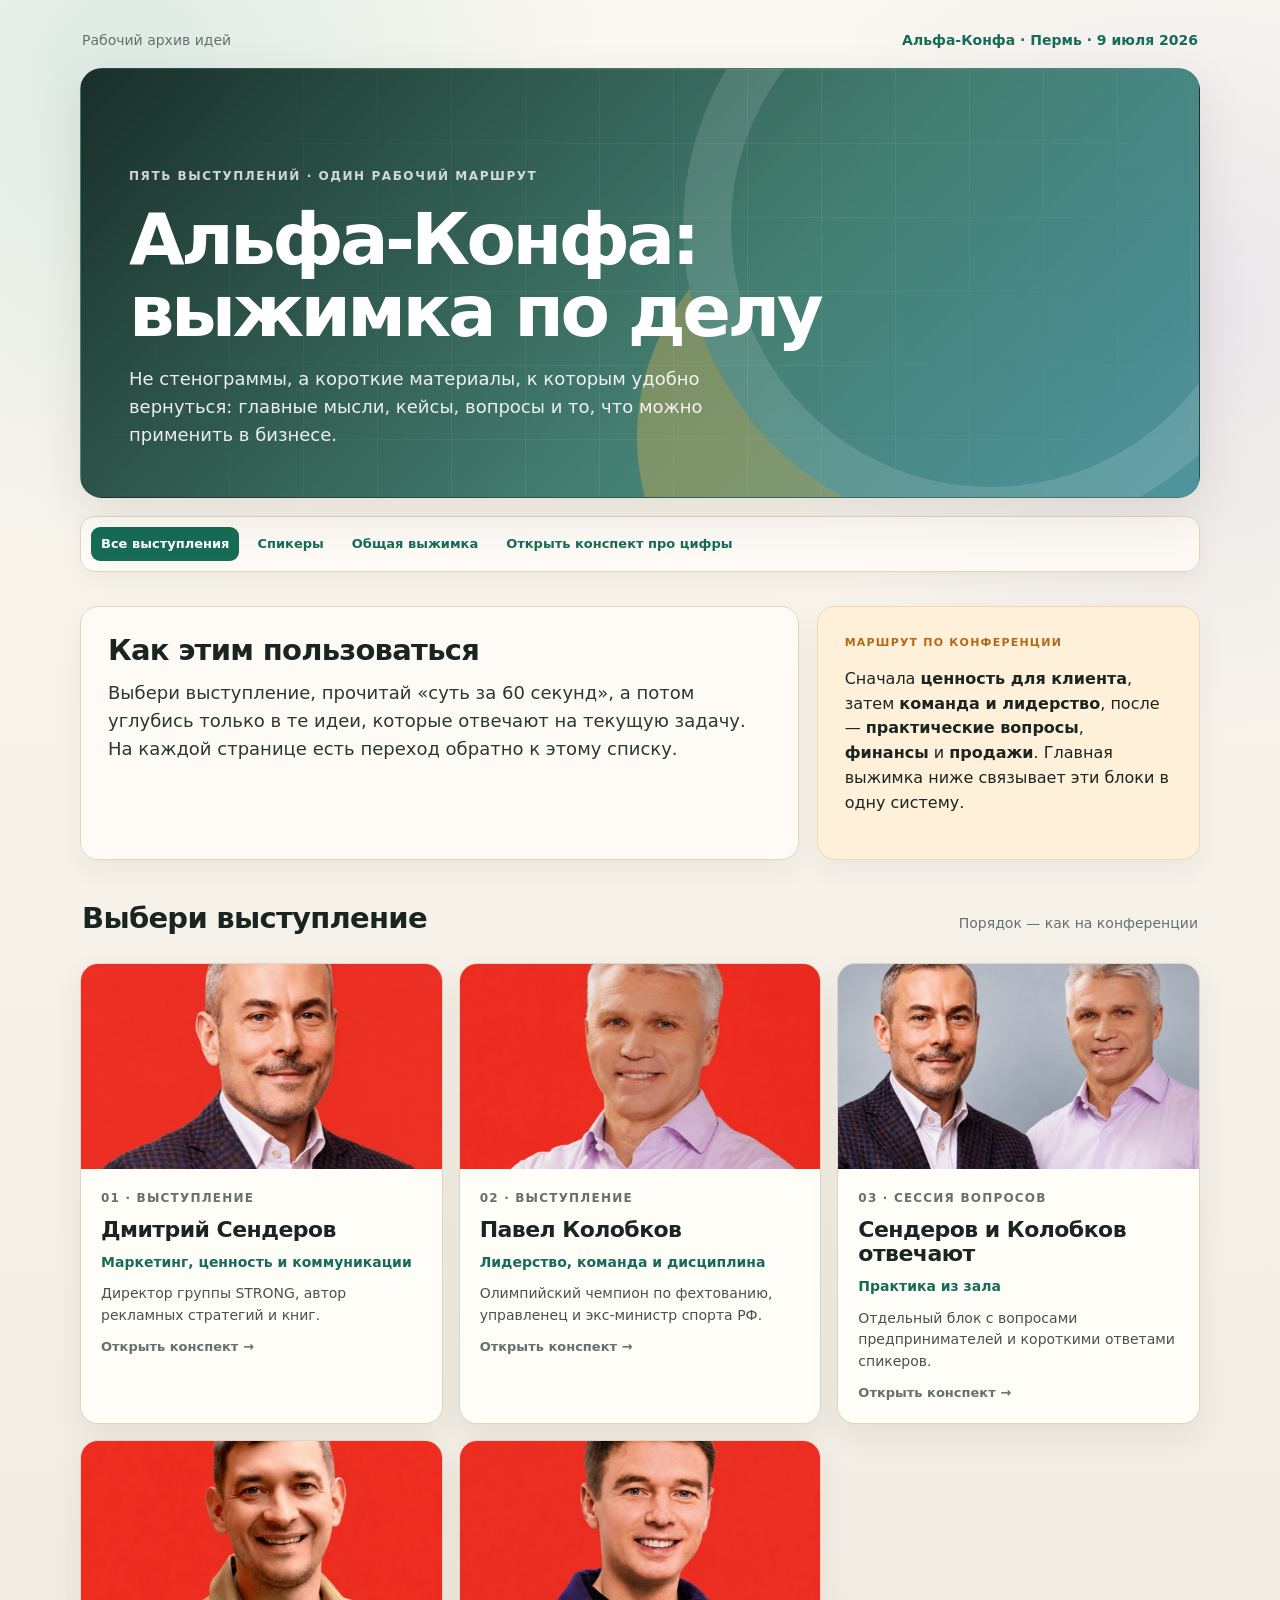
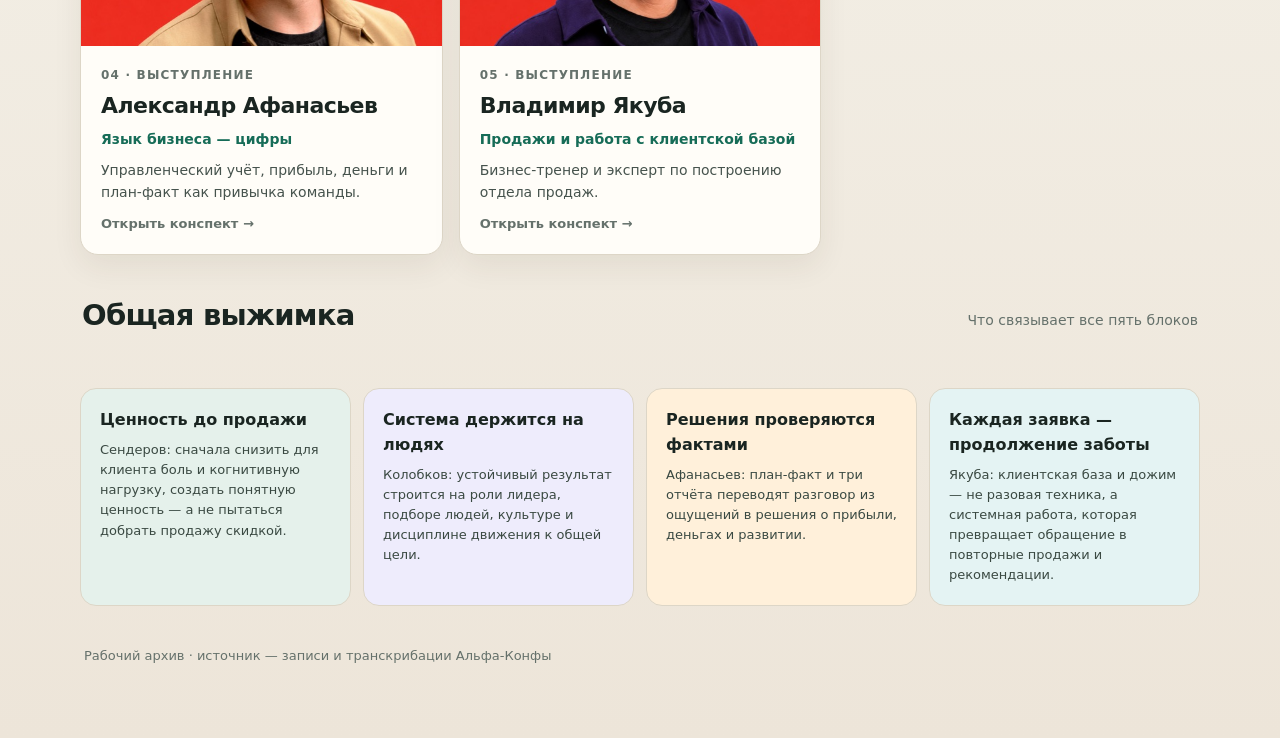
==== index.html @ c997f9ea "Publish Alfa Confa website" ====
<!doctype html>
<html lang="ru">
<head>
  <meta charset="utf-8">
  <meta name="viewport" content="width=device-width, initial-scale=1">
  <title>Альфа-Конфа — рабочий архив идей</title>
  <style>
    :root { --ink:#1a2521; --muted:#65716b; --paper:#fffdf8; --canvas:#f3efe6; --line:#ddd6c7; --green:#166c57; --teal:#0c878b; --amber:#b56816; --violet:#6558bf; --soft-green:#e5f1eb; --soft-teal:#e4f3f3; --soft-amber:#fff0da; --soft-violet:#eeecfc; --shadow:0 18px 48px rgba(53,43,23,.10); }
    * { box-sizing:border-box; } html { scroll-behavior:smooth; }
    body { margin:0; color:var(--ink); font-family:Inter,ui-sans-serif,system-ui,-apple-system,BlinkMacSystemFont,"Segoe UI",Arial,sans-serif; line-height:1.55; background:radial-gradient(circle at 10% 3%,rgba(12,135,139,.12),transparent 30rem),radial-gradient(circle at 92% 13%,rgba(101,88,191,.11),transparent 27rem),linear-gradient(180deg,#fbf8f1 0%,var(--canvas) 58%,#ede5d9 100%); }
    a { color:inherit; } .page { width:min(1120px,calc(100% - 40px)); margin:0 auto; padding:30px 0 72px; }
    .top { display:flex; justify-content:space-between; gap:18px; align-items:center; margin:0 2px 16px; color:var(--muted); font-size:14px; } .top strong { color:var(--green); }
    .hero { position:relative; min-height:430px; overflow:hidden; display:grid; align-content:end; gap:17px; padding:48px; border:1px solid rgba(23,32,29,.12); border-radius:22px; color:#fff; background:linear-gradient(133deg,rgba(13,35,29,.94),rgba(18,94,78,.79) 58%,rgba(12,113,126,.70)); box-shadow:var(--shadow); isolation:isolate; }
    .hero::before { content:""; position:absolute; z-index:-1; inset:0; opacity:.43; background-image:linear-gradient(90deg,rgba(255,255,255,.16) 1px,transparent 1px),linear-gradient(rgba(255,255,255,.16) 1px,transparent 1px); background-size:74px 74px; mask-image:linear-gradient(120deg,transparent 5%,black 55%,transparent 105%); }
    .hero::after { content:""; position:absolute; z-index:-1; width:520px;height:520px;right:-100px;top:-150px;border:48px solid rgba(255,255,255,.12);border-radius:50%;box-shadow:-120px 210px 0 -74px rgba(255,190,76,.3); }
    .eyebrow { margin:0; color:rgba(255,255,255,.78); font-weight:800; font-size:12px; letter-spacing:.13em; text-transform:uppercase; } h1 { max-width:790px; margin:0; font-size:clamp(42px,6vw,72px); letter-spacing:-.05em; line-height:1.01; } .hero p:last-child { max-width:650px; margin:0; color:rgba(255,255,255,.9); font-size:18px; }
    .nav { display:flex; flex-wrap:wrap; gap:8px; margin:18px 0 34px; padding:10px; border:1px solid var(--line); border-radius:14px; background:rgba(255,253,248,.78); box-shadow:0 8px 24px rgba(50,39,20,.05); } .nav a { padding:7px 10px; border-radius:9px; color:var(--green); text-decoration:none; font-size:13px; font-weight:700; } .nav a:first-child { color:#fff; background:var(--green); }
    h2 { margin:0 0 12px; font-size:29px; line-height:1.15; letter-spacing:-.025em; } .intro { display:grid; grid-template-columns:minmax(0,1.5fr) minmax(280px,.8fr); gap:18px; margin-bottom:42px; } .box { padding:27px; border:1px solid var(--line); border-radius:18px; background:rgba(255,253,248,.86); box-shadow:0 10px 28px rgba(50,39,20,.055); } .lead { margin:0; font-size:18px; color:#2a3832; } .box p + p { margin-top:12px; } .signal { background:var(--soft-amber); border-color:#eddaaf; } .label { display:block; margin-bottom:8px; color:var(--amber); font-size:11px; font-weight:850; letter-spacing:.11em; text-transform:uppercase; }
    .section-head { display:flex; align-items:baseline; justify-content:space-between; gap:18px; margin:0 2px 16px; } .section-head p { margin:0; color:var(--muted); font-size:14px; }
    .cards { display:grid; grid-template-columns:repeat(3,minmax(0,1fr)); gap:16px; } .card { min-height:360px; overflow:hidden; display:flex; flex-direction:column; border:1px solid var(--line); border-radius:18px; background:var(--paper); box-shadow:0 12px 30px rgba(50,39,20,.07); text-decoration:none; transition:transform .18s ease,box-shadow .18s ease; } .card:hover { transform:translateY(-4px); box-shadow:var(--shadow); } .card .portrait { height:205px; flex:none; background-color:#e7e0d3; background-repeat:no-repeat; background-size:cover; background-position:center 35%; } .senderov .portrait { background-image:url('assets/dmitry-senderov.jpg'); } .kolobkov .portrait { background-image:url('assets/pavel-kolobkov.jpg'); } .yakuba .portrait { background-image:url('assets/vladimir-yakuba.jpg'); } .afanasyev .portrait { background-image:url('assets/alexander-afanasyev.jpg'); } .qa .portrait { background-image:url('assets/questions-senderov-kolobkov.jpg'); background-position:center 48%; }
    .card-body { display:grid; align-content:start; gap:10px; padding:20px; flex:1; } .number { color:var(--muted); font-size:12px; font-weight:850; letter-spacing:.1em; text-transform:uppercase; } .card h3 { margin:0; font-size:22px; line-height:1.1; letter-spacing:-.025em; } .card p { margin:0; color:#46534d; font-size:14px; } .card .topic { color:var(--green); font-weight:720; } .card .status { margin-top:auto; color:var(--muted); font-size:13px; font-weight:700; } .card.ready .status { color:var(--green); }
    .themes { display:grid; grid-template-columns:repeat(4,1fr); gap:12px; margin-top:44px; } .theme { min-height:125px; padding:19px; border:1px solid var(--line); border-radius:16px; } .theme:nth-child(1){background:var(--soft-green)} .theme:nth-child(2){background:var(--soft-violet)} .theme:nth-child(3){background:var(--soft-amber)} .theme:nth-child(4){background:var(--soft-teal)} .theme strong { display:block; margin-bottom:7px; font-size:16px; } .theme p { margin:0; color:#3a4942; font-size:13px; }
    footer { margin:40px 4px 0; color:var(--muted); font-size:13px; }
    @media(max-width:860px){.cards{grid-template-columns:repeat(2,1fr)}.themes{grid-template-columns:repeat(2,1fr)}} @media(max-width:620px){.page{width:min(100% - 28px,680px);padding-top:14px}.top{font-size:13px}.hero{min-height:390px;padding:30px 25px;border-radius:18px}.intro,.cards,.themes{grid-template-columns:1fr}.section-head{align-items:flex-start;flex-direction:column;gap:4px}.card{min-height:310px}}
  </style>
</head>
<body>
  <main class="page">
    <div class="top"><span>Рабочий архив идей</span><strong>Альфа-Конфа · Пермь · 9 июля 2026</strong></div>
    <header class="hero"><p class="eyebrow">Пять выступлений · один рабочий маршрут</p><h1>Альфа-Конфа:<br>выжимка по делу</h1><p>Не стенограммы, а короткие материалы, к которым удобно вернуться: главные мысли, кейсы, вопросы и то, что можно применить в бизнесе.</p></header>
    <nav class="nav" aria-label="Навигация"><a href="index.html">Все выступления</a><a href="#speakers">Спикеры</a><a href="#themes">Общая выжимка</a><a href="04-alexander-afanasyev.html">Открыть конспект про цифры</a></nav>
    <section class="intro"><article class="box"><h2>Как этим пользоваться</h2><p class="lead">Выбери выступление, прочитай «суть за 60 секунд», а потом углубись только в те идеи, которые отвечают на текущую задачу. На каждой странице есть переход обратно к этому списку.</p></article><aside class="box signal"><span class="label">Маршрут по конференции</span><p>Сначала <strong>ценность для клиента</strong>, затем <strong>команда и лидерство</strong>, после — <strong>практические вопросы</strong>, <strong>финансы</strong> и <strong>продажи</strong>. Главная выжимка ниже связывает эти блоки в одну систему.</p></aside></section>
    <section id="speakers"><div class="section-head"><h2>Выбери выступление</h2><p>Порядок — как на конференции</p></div><div class="cards">
      <a class="card senderov" href="01-dmitry-senderov.html"><div class="portrait" role="img" aria-label="Дмитрий Сендеров"></div><div class="card-body"><span class="number">01 · выступление</span><h3>Дмитрий Сендеров</h3><p class="topic">Маркетинг, ценность и коммуникации</p><p>Директор группы STRONG, автор рекламных стратегий и книг.</p><span class="status">Открыть конспект →</span></div></a>
      <a class="card kolobkov" href="02-pavel-kolobkov.html"><div class="portrait" role="img" aria-label="Павел Колобков"></div><div class="card-body"><span class="number">02 · выступление</span><h3>Павел Колобков</h3><p class="topic">Лидерство, команда и дисциплина</p><p>Олимпийский чемпион по фехтованию, управленец и экс-министр спорта РФ.</p><span class="status">Открыть конспект →</span></div></a>
      <a class="card qa" href="03-questions.html"><div class="portrait" role="img" aria-label="Дмитрий Сендеров и Павел Колобков"></div><div class="card-body"><span class="number">03 · сессия вопросов</span><h3>Сендеров и Колобков отвечают</h3><p class="topic">Практика из зала</p><p>Отдельный блок с вопросами предпринимателей и короткими ответами спикеров.</p><span class="status">Открыть конспект →</span></div></a>
      <a class="card afanasyev" href="04-alexander-afanasyev.html"><div class="portrait" role="img" aria-label="Александр Афанасьев"></div><div class="card-body"><span class="number">04 · выступление</span><h3>Александр Афанасьев</h3><p class="topic">Язык бизнеса — цифры</p><p>Управленческий учёт, прибыль, деньги и план-факт как привычка команды.</p><span class="status">Открыть конспект →</span></div></a>
      <a class="card yakuba" href="05-vladimir-yakuba.html"><div class="portrait" role="img" aria-label="Владимир Якуба"></div><div class="card-body"><span class="number">05 · выступление</span><h3>Владимир Якуба</h3><p class="topic">Продажи и работа с клиентской базой</p><p>Бизнес-тренер и эксперт по построению отдела продаж.</p><span class="status">Открыть конспект →</span></div></a>
    </div></section>
    <section id="themes"><div class="section-head" style="margin-top:44px"><h2>Общая выжимка</h2><p>Что связывает все пять блоков</p></div><div class="themes"><article class="theme"><strong>Ценность до продажи</strong><p>Сендеров: сначала снизить для клиента боль и когнитивную нагрузку, создать понятную ценность — а не пытаться добрать продажу скидкой.</p></article><article class="theme"><strong>Система держится на людях</strong><p>Колобков: устойчивый результат строится на роли лидера, подборе людей, культуре и дисциплине движения к общей цели.</p></article><article class="theme"><strong>Решения проверяются фактами</strong><p>Афанасьев: план-факт и три отчёта переводят разговор из ощущений в решения о прибыли, деньгах и развитии.</p></article><article class="theme"><strong>Каждая заявка — продолжение заботы</strong><p>Якуба: клиентская база и дожим — не разовая техника, а системная работа, которая превращает обращение в повторные продажи и рекомендации.</p></article></div></section>
    <footer>Рабочий архив · источник — записи и транскрибации Альфа-Конфы</footer>
  </main>
</body>
</html>
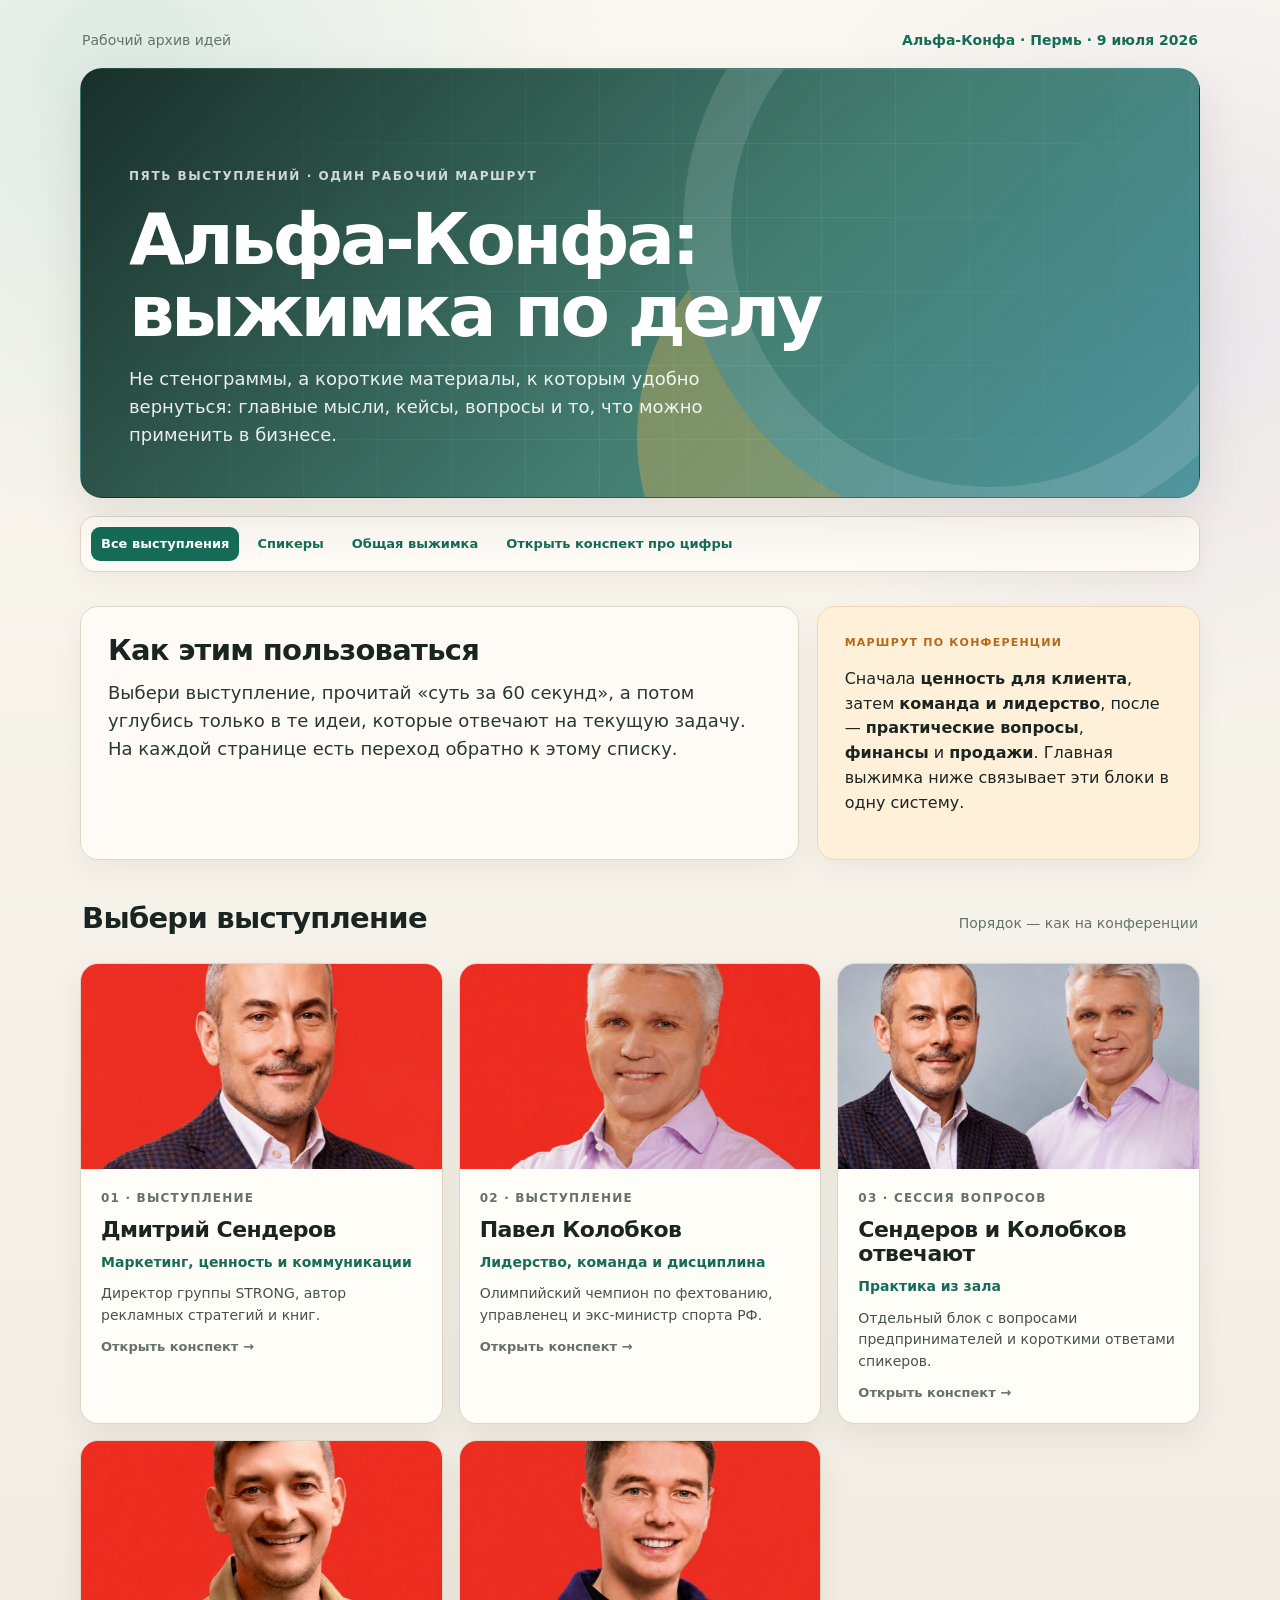
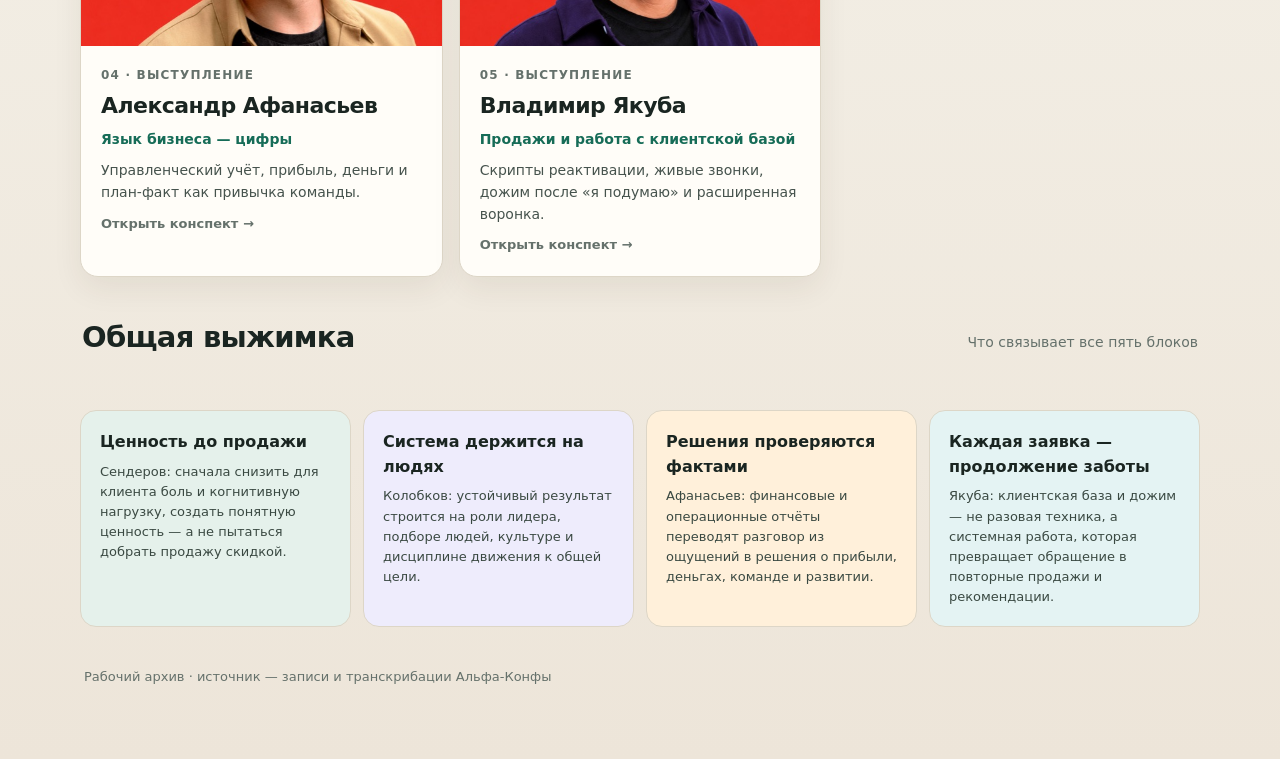
==== commit 68a78f78: "Expand notes with scripts and practical details" ====
--- a/index.html
+++ b/index.html
@@ -35,9 +35,9 @@
       <a class="card kolobkov" href="02-pavel-kolobkov.html"><div class="portrait" role="img" aria-label="Павел Колобков"></div><div class="card-body"><span class="number">02 · выступление</span><h3>Павел Колобков</h3><p class="topic">Лидерство, команда и дисциплина</p><p>Олимпийский чемпион по фехтованию, управленец и экс-министр спорта РФ.</p><span class="status">Открыть конспект →</span></div></a>
       <a class="card qa" href="03-questions.html"><div class="portrait" role="img" aria-label="Дмитрий Сендеров и Павел Колобков"></div><div class="card-body"><span class="number">03 · сессия вопросов</span><h3>Сендеров и Колобков отвечают</h3><p class="topic">Практика из зала</p><p>Отдельный блок с вопросами предпринимателей и короткими ответами спикеров.</p><span class="status">Открыть конспект →</span></div></a>
       <a class="card afanasyev" href="04-alexander-afanasyev.html"><div class="portrait" role="img" aria-label="Александр Афанасьев"></div><div class="card-body"><span class="number">04 · выступление</span><h3>Александр Афанасьев</h3><p class="topic">Язык бизнеса — цифры</p><p>Управленческий учёт, прибыль, деньги и план-факт как привычка команды.</p><span class="status">Открыть конспект →</span></div></a>
-      <a class="card yakuba" href="05-vladimir-yakuba.html"><div class="portrait" role="img" aria-label="Владимир Якуба"></div><div class="card-body"><span class="number">05 · выступление</span><h3>Владимир Якуба</h3><p class="topic">Продажи и работа с клиентской базой</p><p>Бизнес-тренер и эксперт по построению отдела продаж.</p><span class="status">Открыть конспект →</span></div></a>
+      <a class="card yakuba" href="05-vladimir-yakuba.html"><div class="portrait" role="img" aria-label="Владимир Якуба"></div><div class="card-body"><span class="number">05 · выступление</span><h3>Владимир Якуба</h3><p class="topic">Продажи и работа с клиентской базой</p><p>Скрипты реактивации, живые звонки, дожим после «я подумаю» и расширенная воронка.</p><span class="status">Открыть конспект →</span></div></a>
     </div></section>
-    <section id="themes"><div class="section-head" style="margin-top:44px"><h2>Общая выжимка</h2><p>Что связывает все пять блоков</p></div><div class="themes"><article class="theme"><strong>Ценность до продажи</strong><p>Сендеров: сначала снизить для клиента боль и когнитивную нагрузку, создать понятную ценность — а не пытаться добрать продажу скидкой.</p></article><article class="theme"><strong>Система держится на людях</strong><p>Колобков: устойчивый результат строится на роли лидера, подборе людей, культуре и дисциплине движения к общей цели.</p></article><article class="theme"><strong>Решения проверяются фактами</strong><p>Афанасьев: план-факт и три отчёта переводят разговор из ощущений в решения о прибыли, деньгах и развитии.</p></article><article class="theme"><strong>Каждая заявка — продолжение заботы</strong><p>Якуба: клиентская база и дожим — не разовая техника, а системная работа, которая превращает обращение в повторные продажи и рекомендации.</p></article></div></section>
+    <section id="themes"><div class="section-head" style="margin-top:44px"><h2>Общая выжимка</h2><p>Что связывает все пять блоков</p></div><div class="themes"><article class="theme"><strong>Ценность до продажи</strong><p>Сендеров: сначала снизить для клиента боль и когнитивную нагрузку, создать понятную ценность — а не пытаться добрать продажу скидкой.</p></article><article class="theme"><strong>Система держится на людях</strong><p>Колобков: устойчивый результат строится на роли лидера, подборе людей, культуре и дисциплине движения к общей цели.</p></article><article class="theme"><strong>Решения проверяются фактами</strong><p>Афанасьев: финансовые и операционные отчёты переводят разговор из ощущений в решения о прибыли, деньгах, команде и развитии.</p></article><article class="theme"><strong>Каждая заявка — продолжение заботы</strong><p>Якуба: клиентская база и дожим — не разовая техника, а системная работа, которая превращает обращение в повторные продажи и рекомендации.</p></article></div></section>
     <footer>Рабочий архив · источник — записи и транскрибации Альфа-Конфы</footer>
   </main>
 </body>
